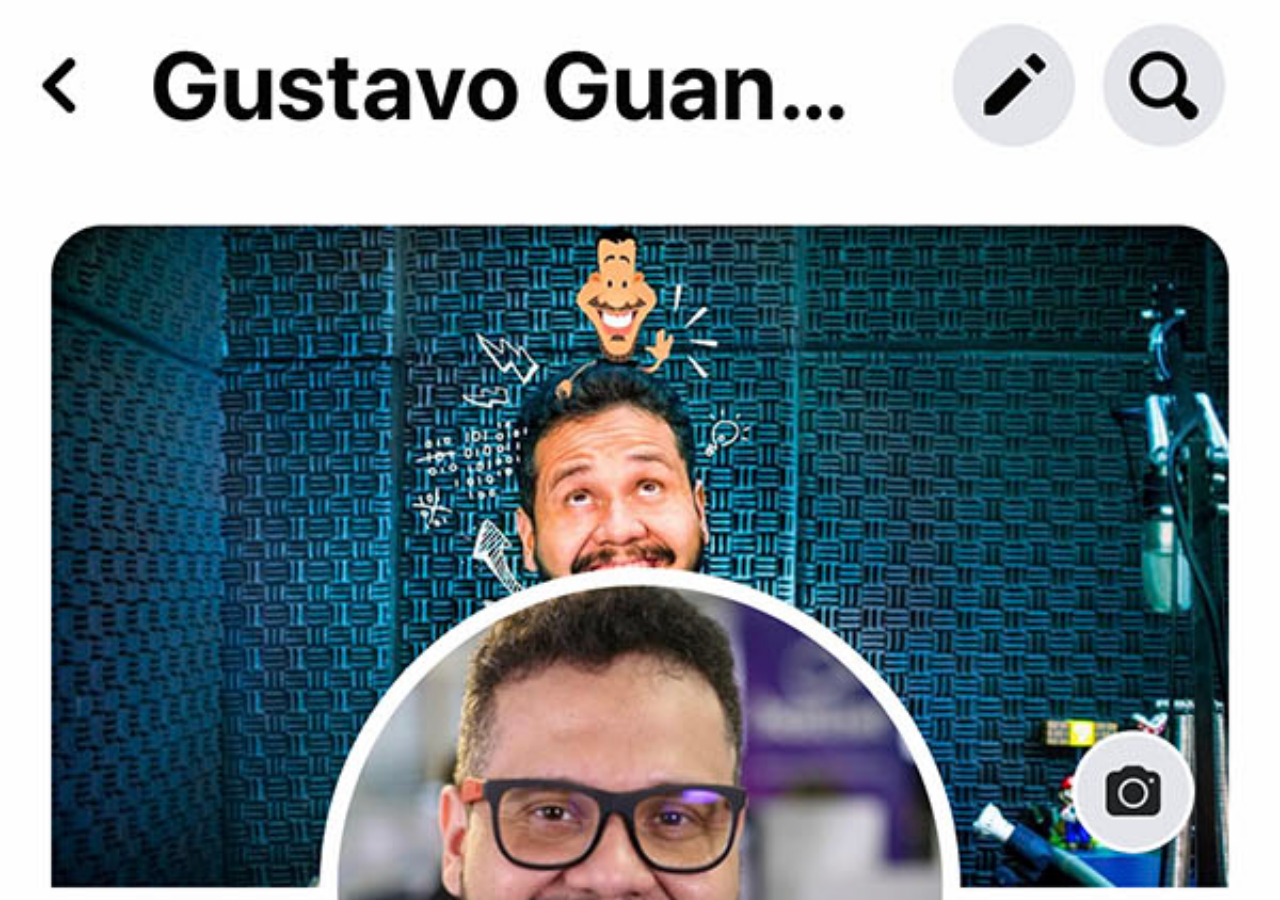
==== facebook.html @ d1369674 "projeto social" ====
<!DOCTYPE html>
<html lang="en">
<head>
    <meta charset="UTF-8">
    <meta http-equiv="X-UA-Compatible" content="IE=edge">
    <meta name="viewport" content="width=device-width, initial-scale=1.0">
    <title>home</title>
    <style>
        * {
            padding: 0;
            margin: 0;
        }
        body {
            width: 100vw;
            height: 100vh;
            background: black url(imagens/tela-facebook.jpg) no-repeat top center / cover;
        }
    </style>
</head>
<body>
    
</body>
</html>
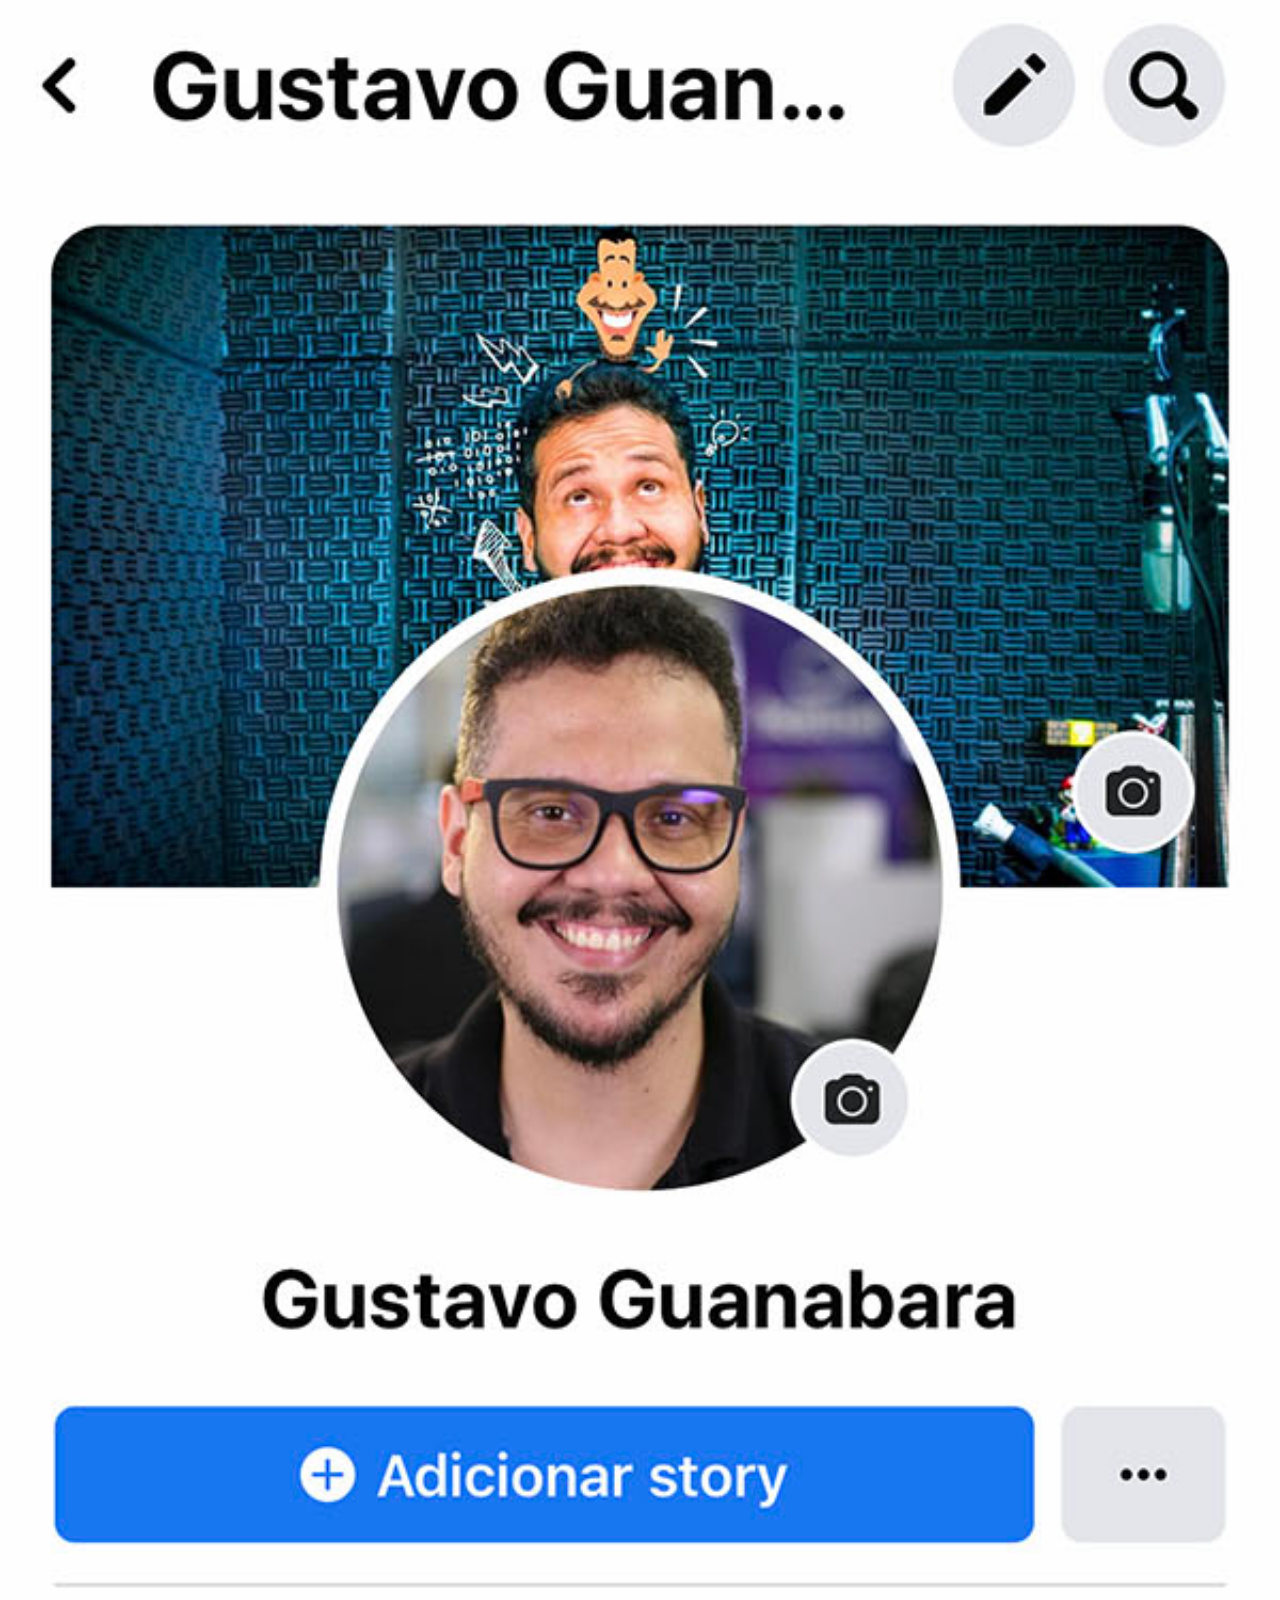
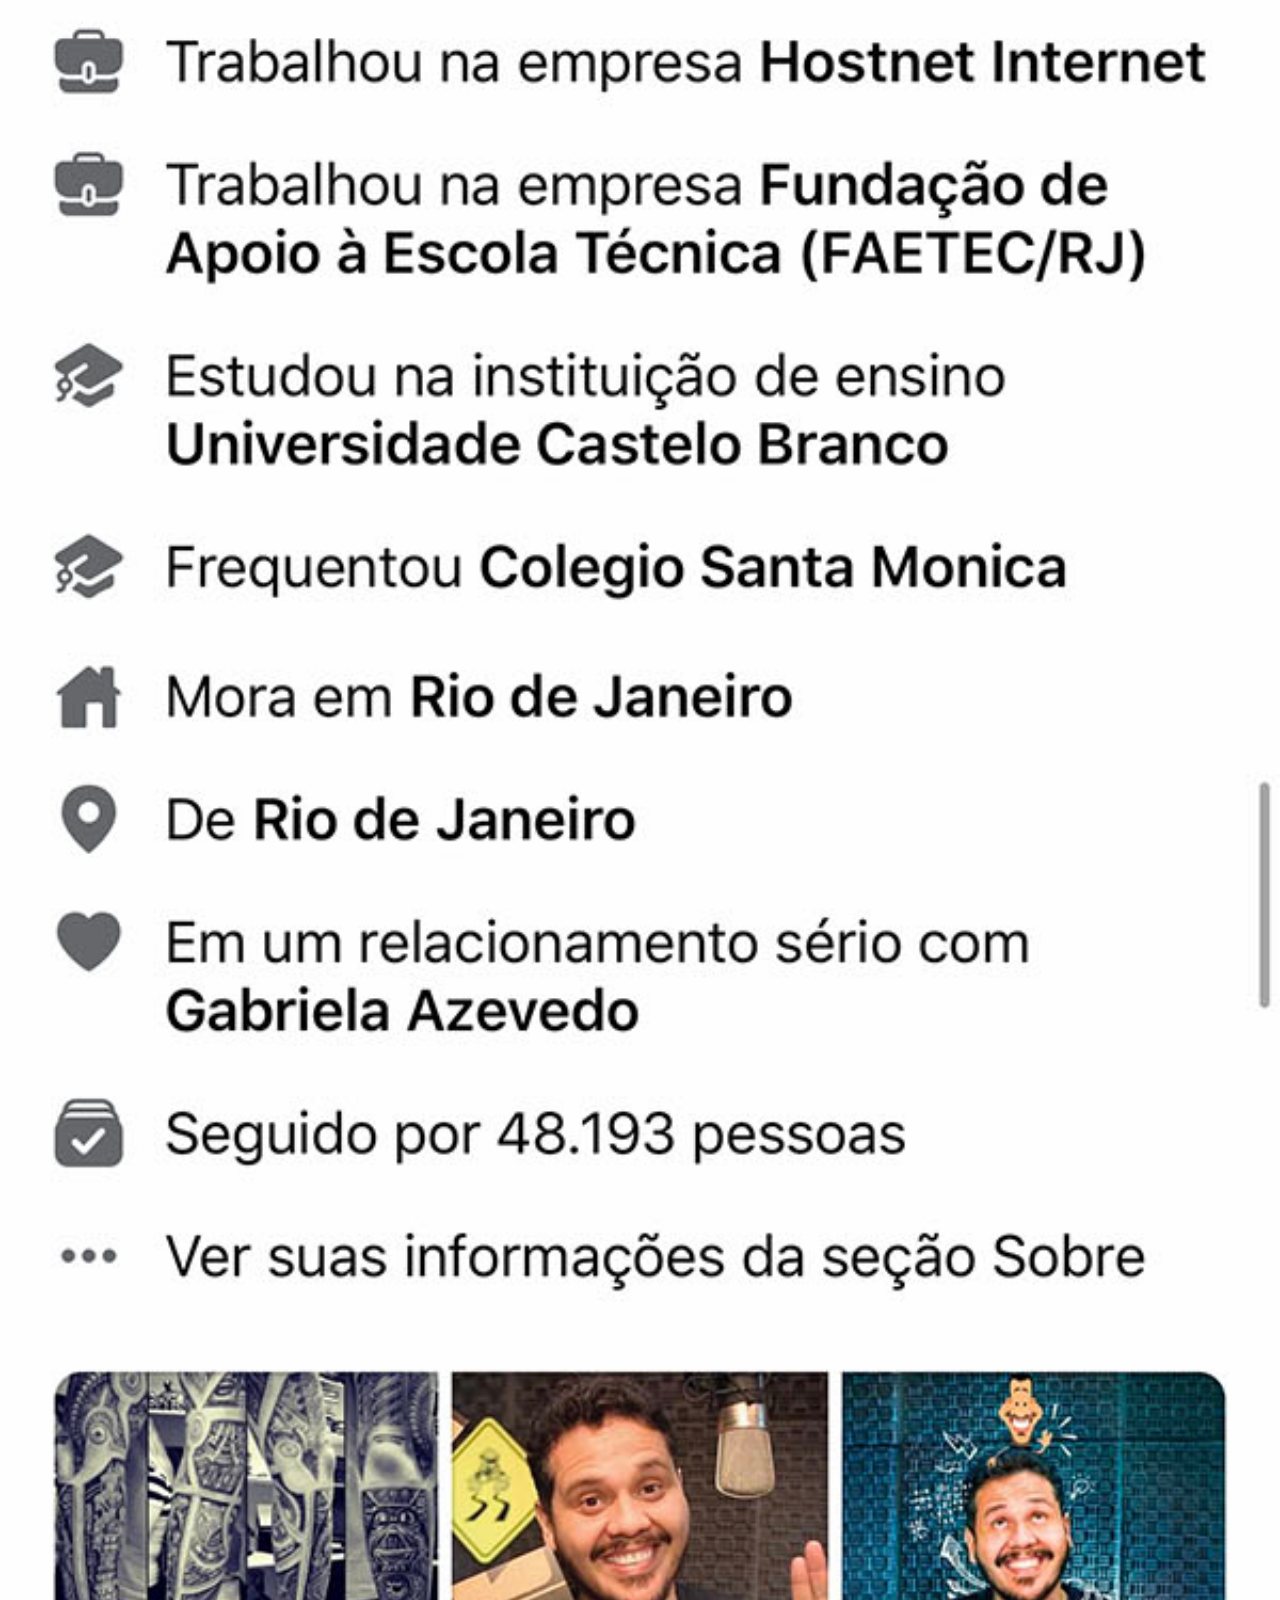
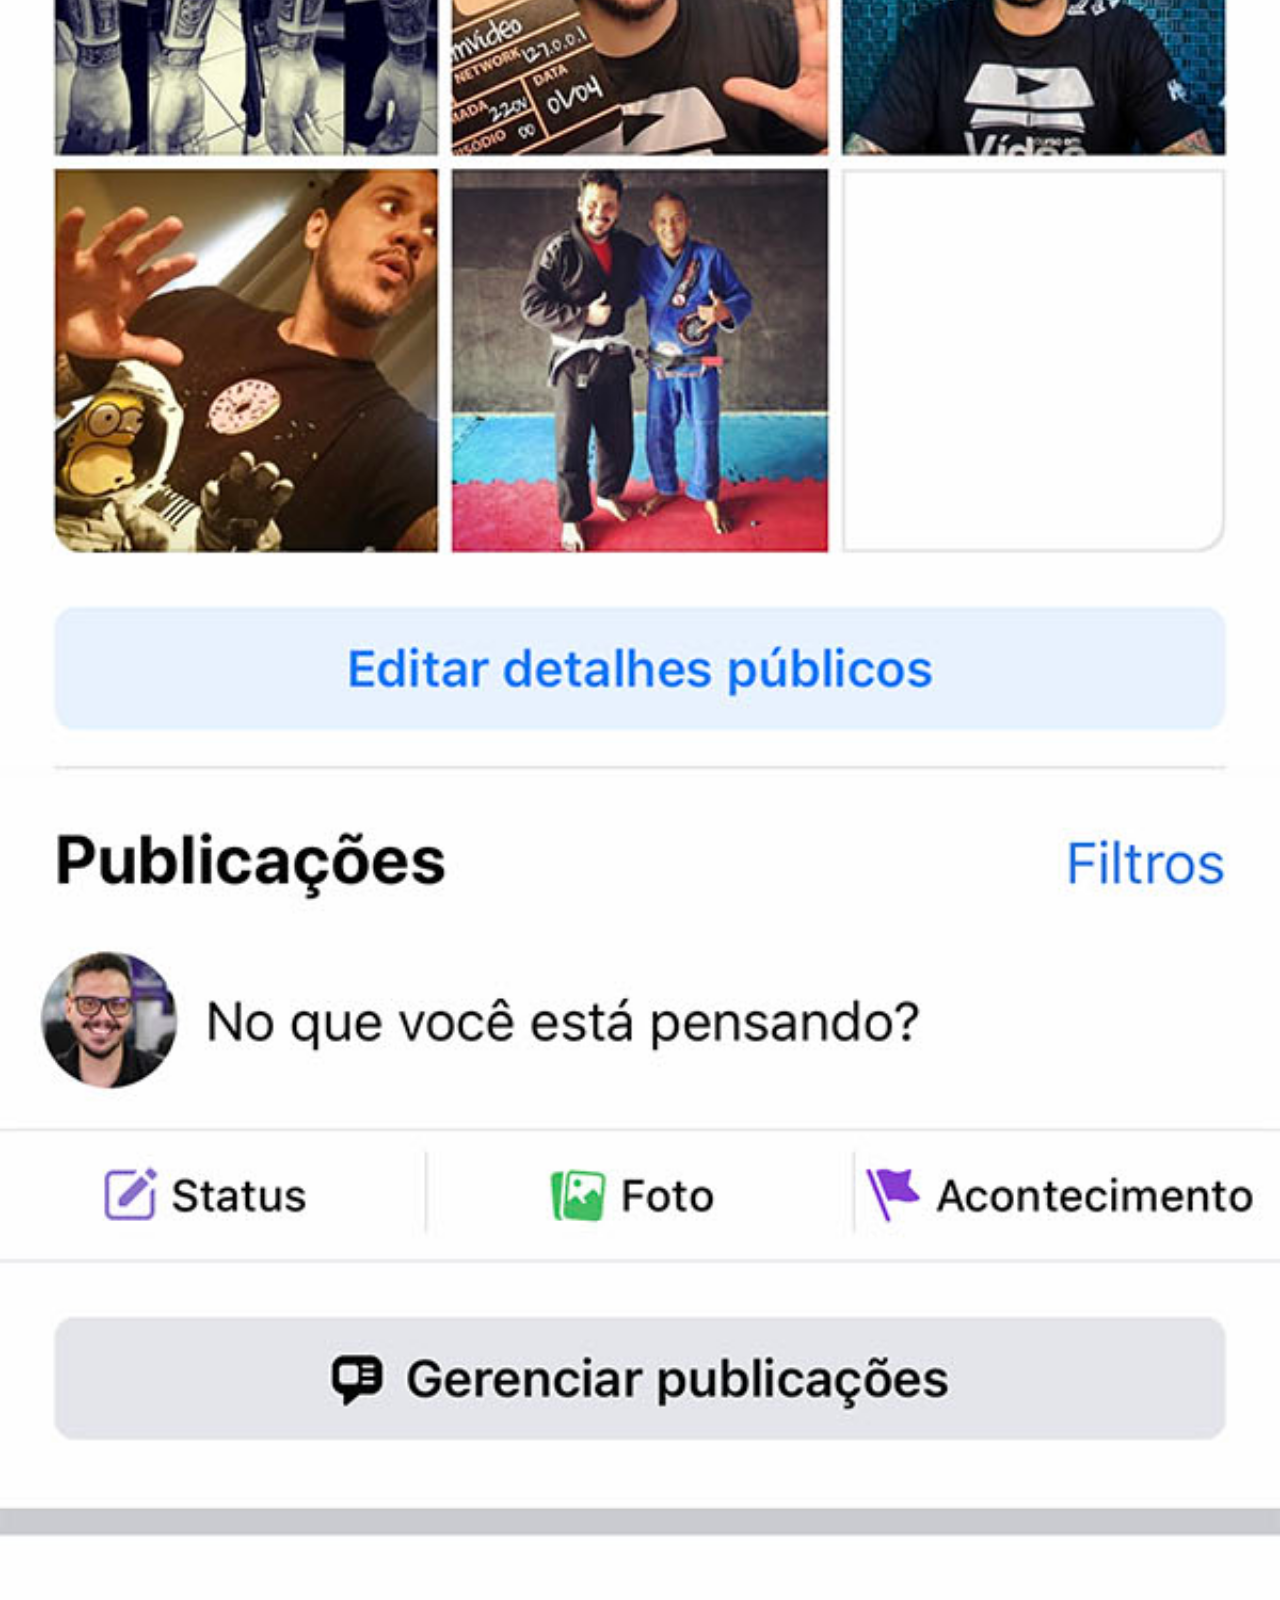
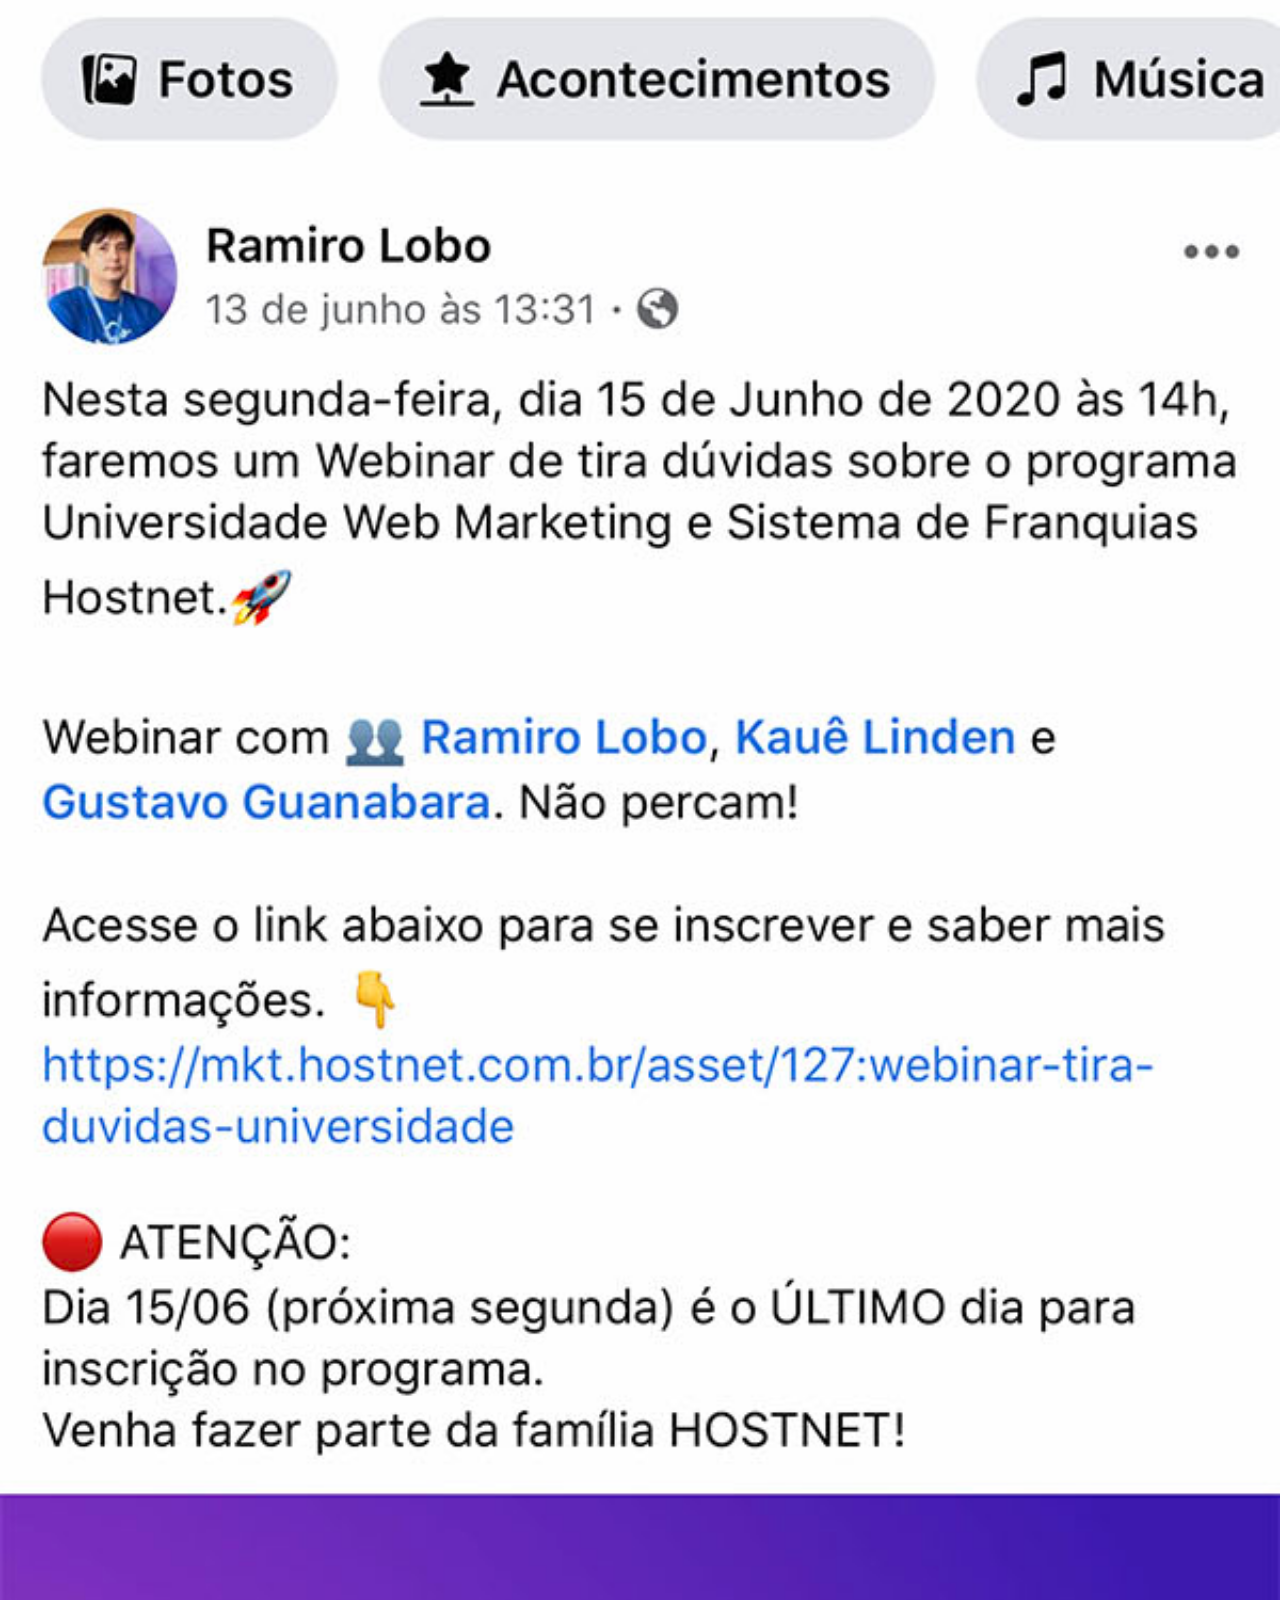
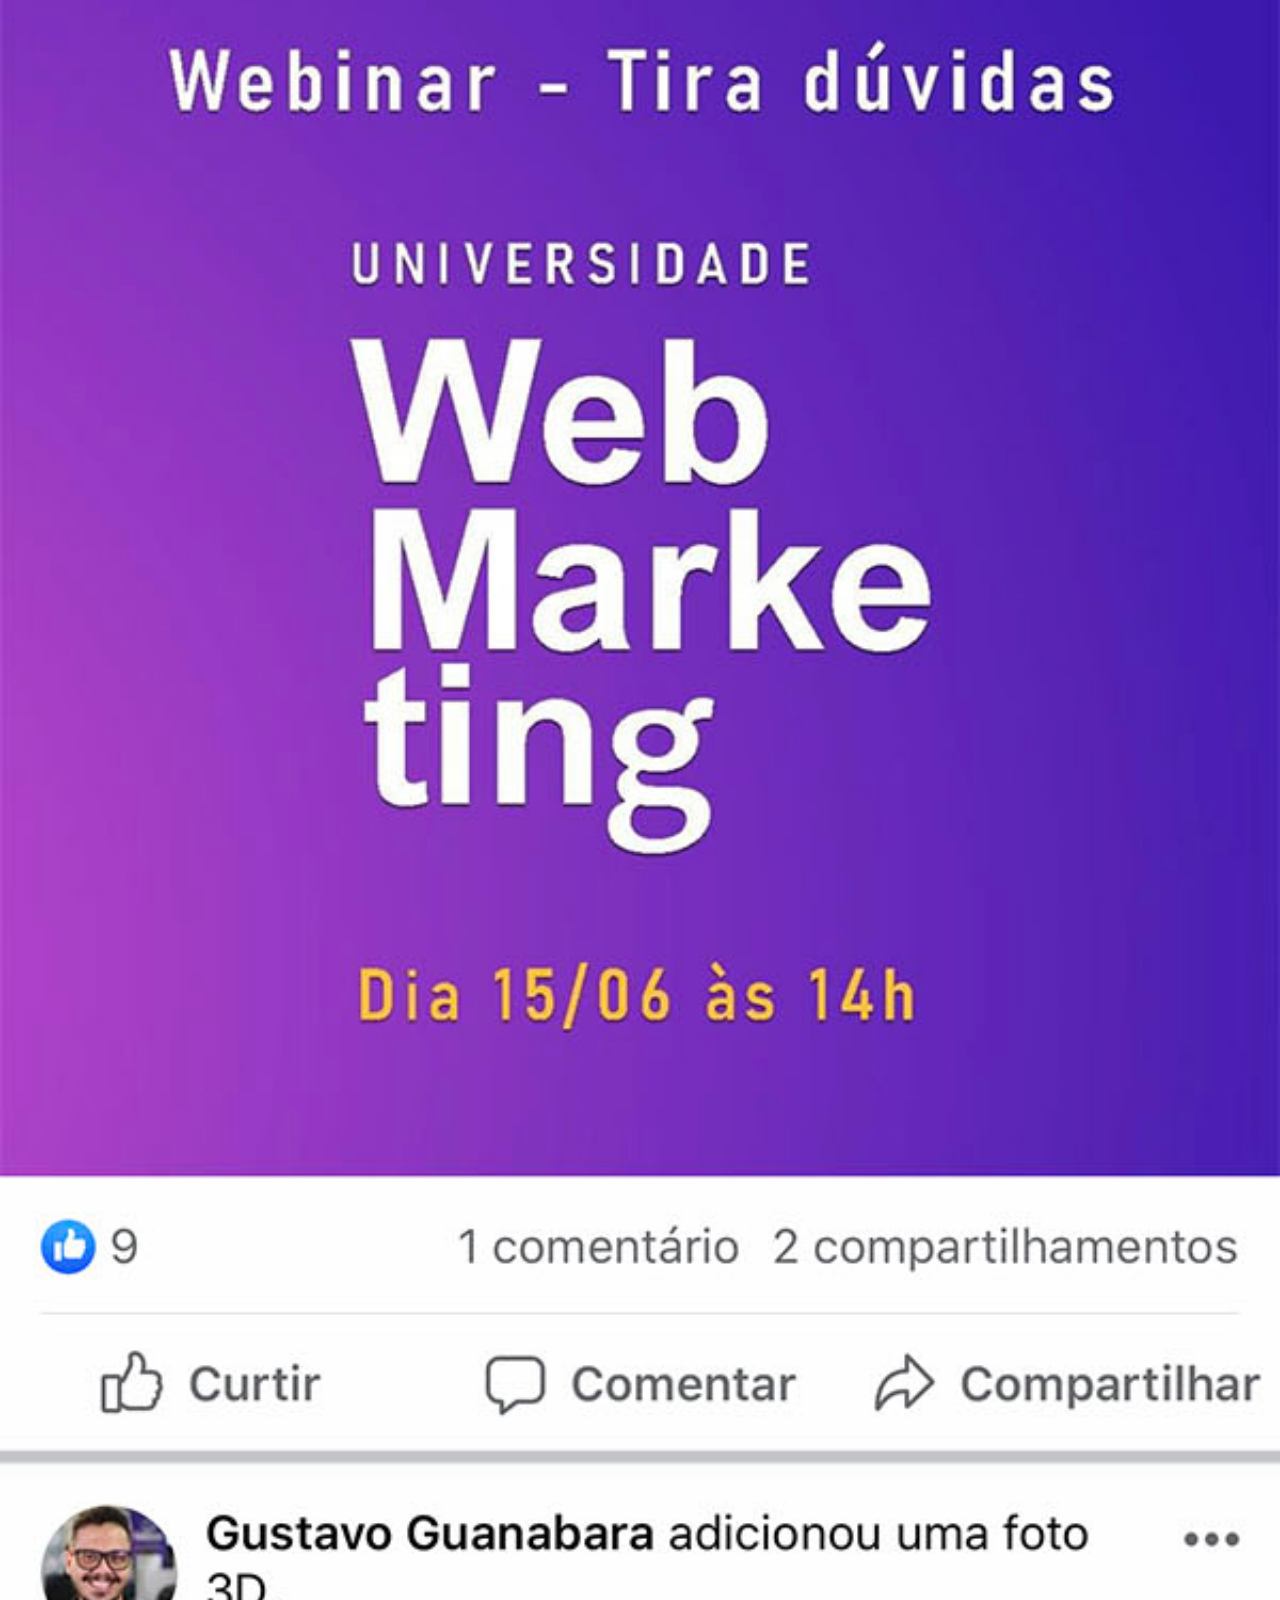
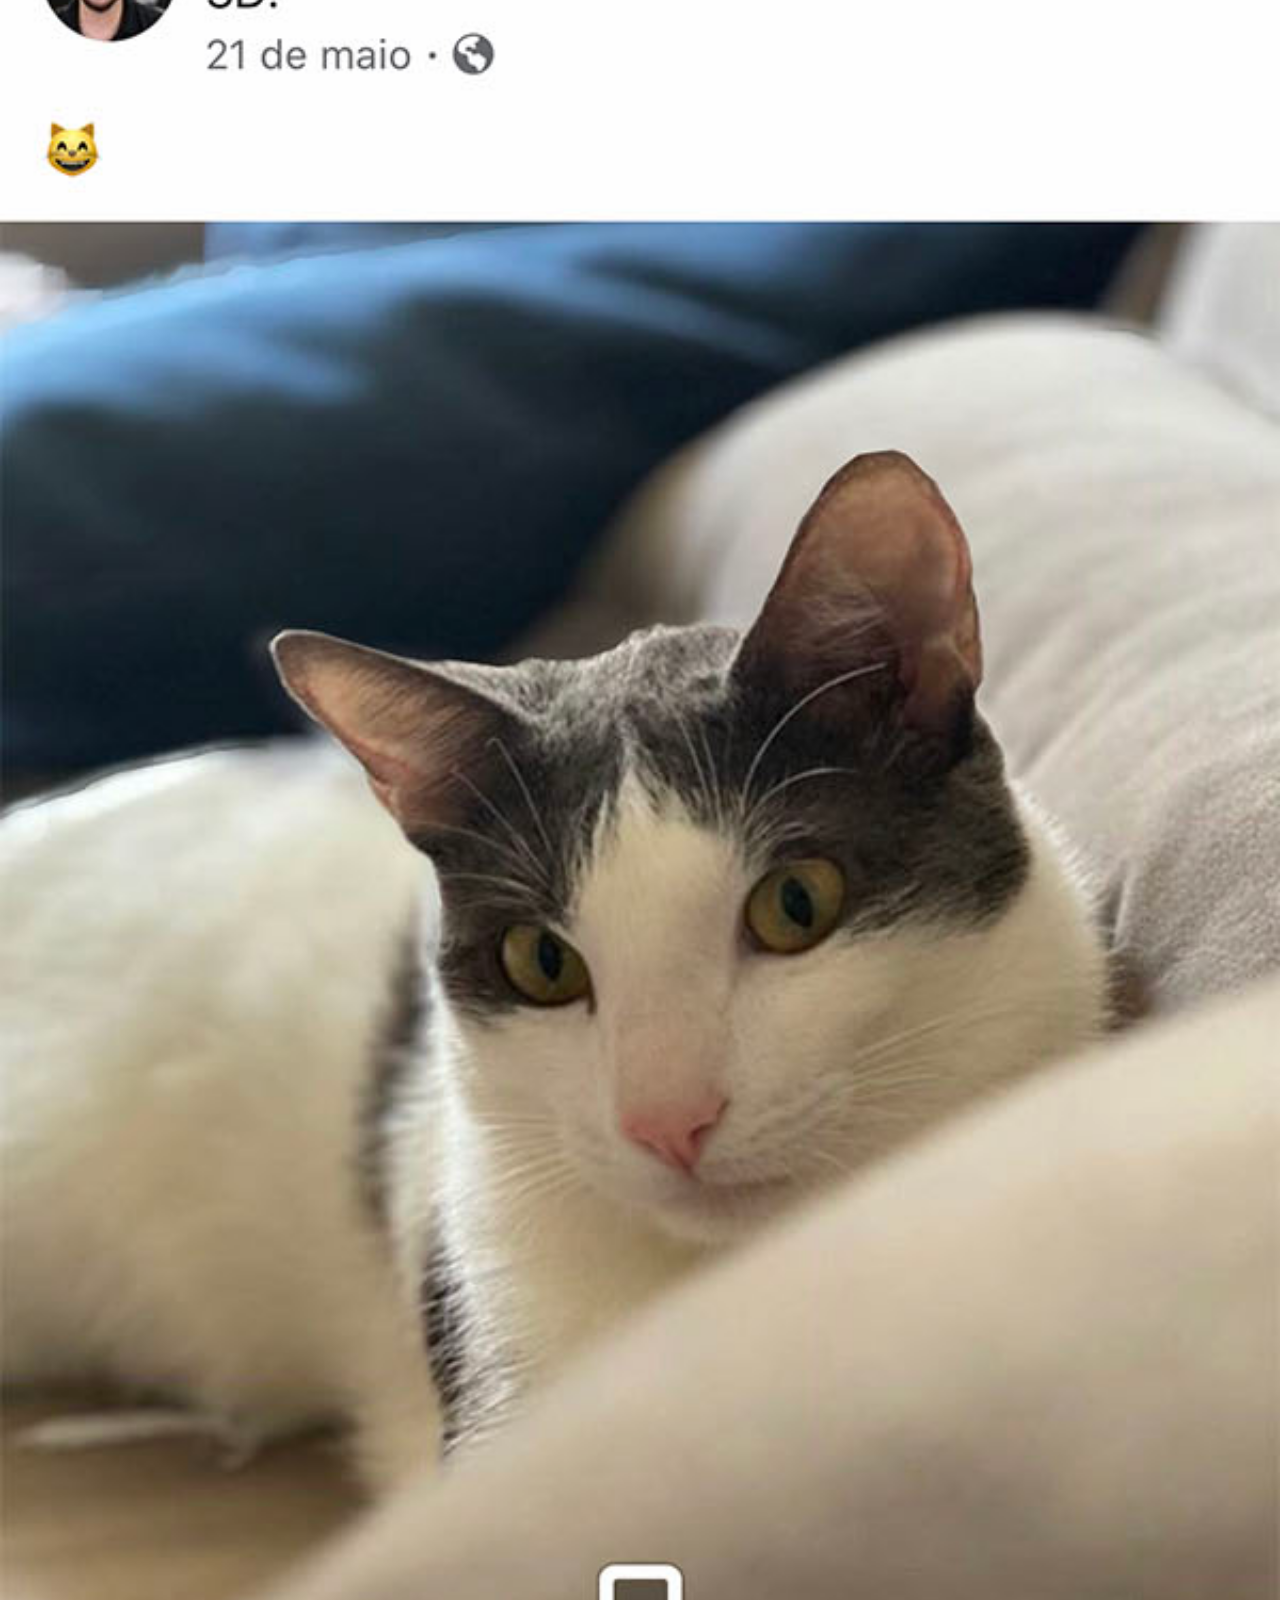
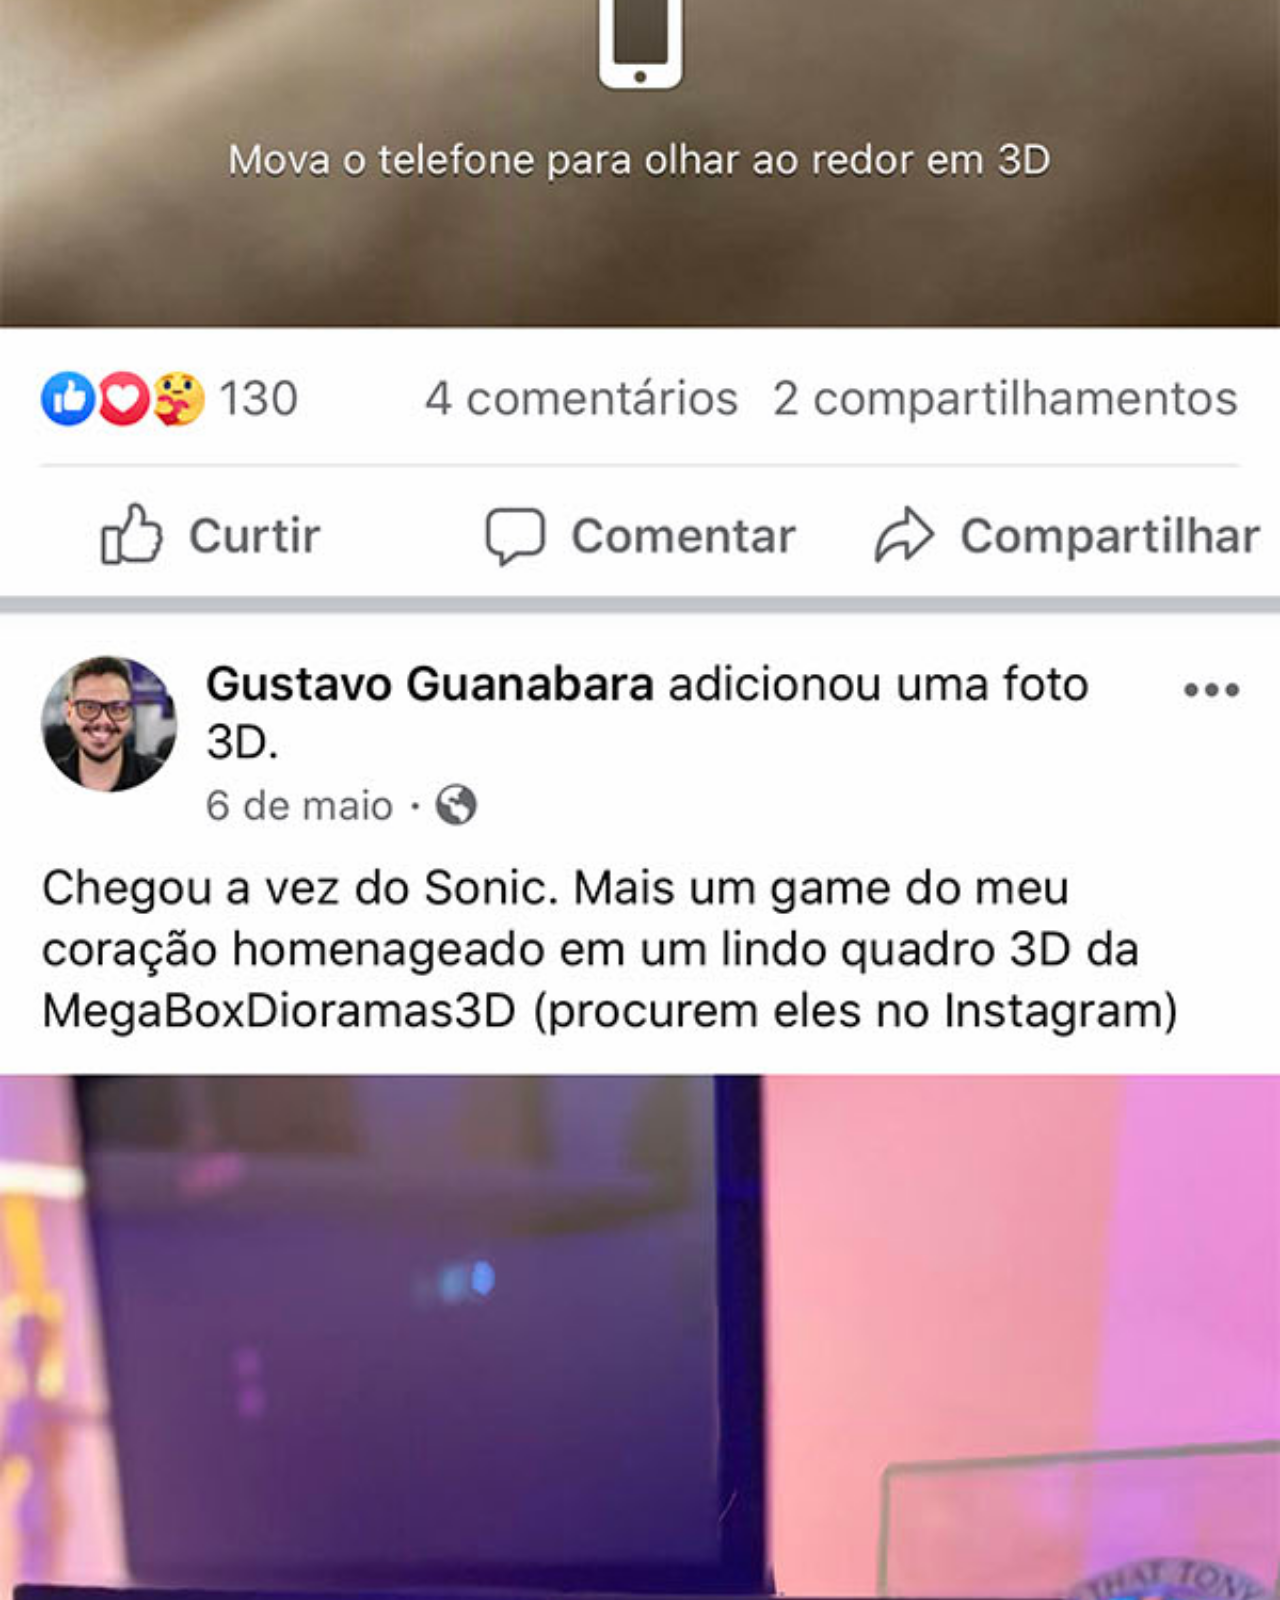
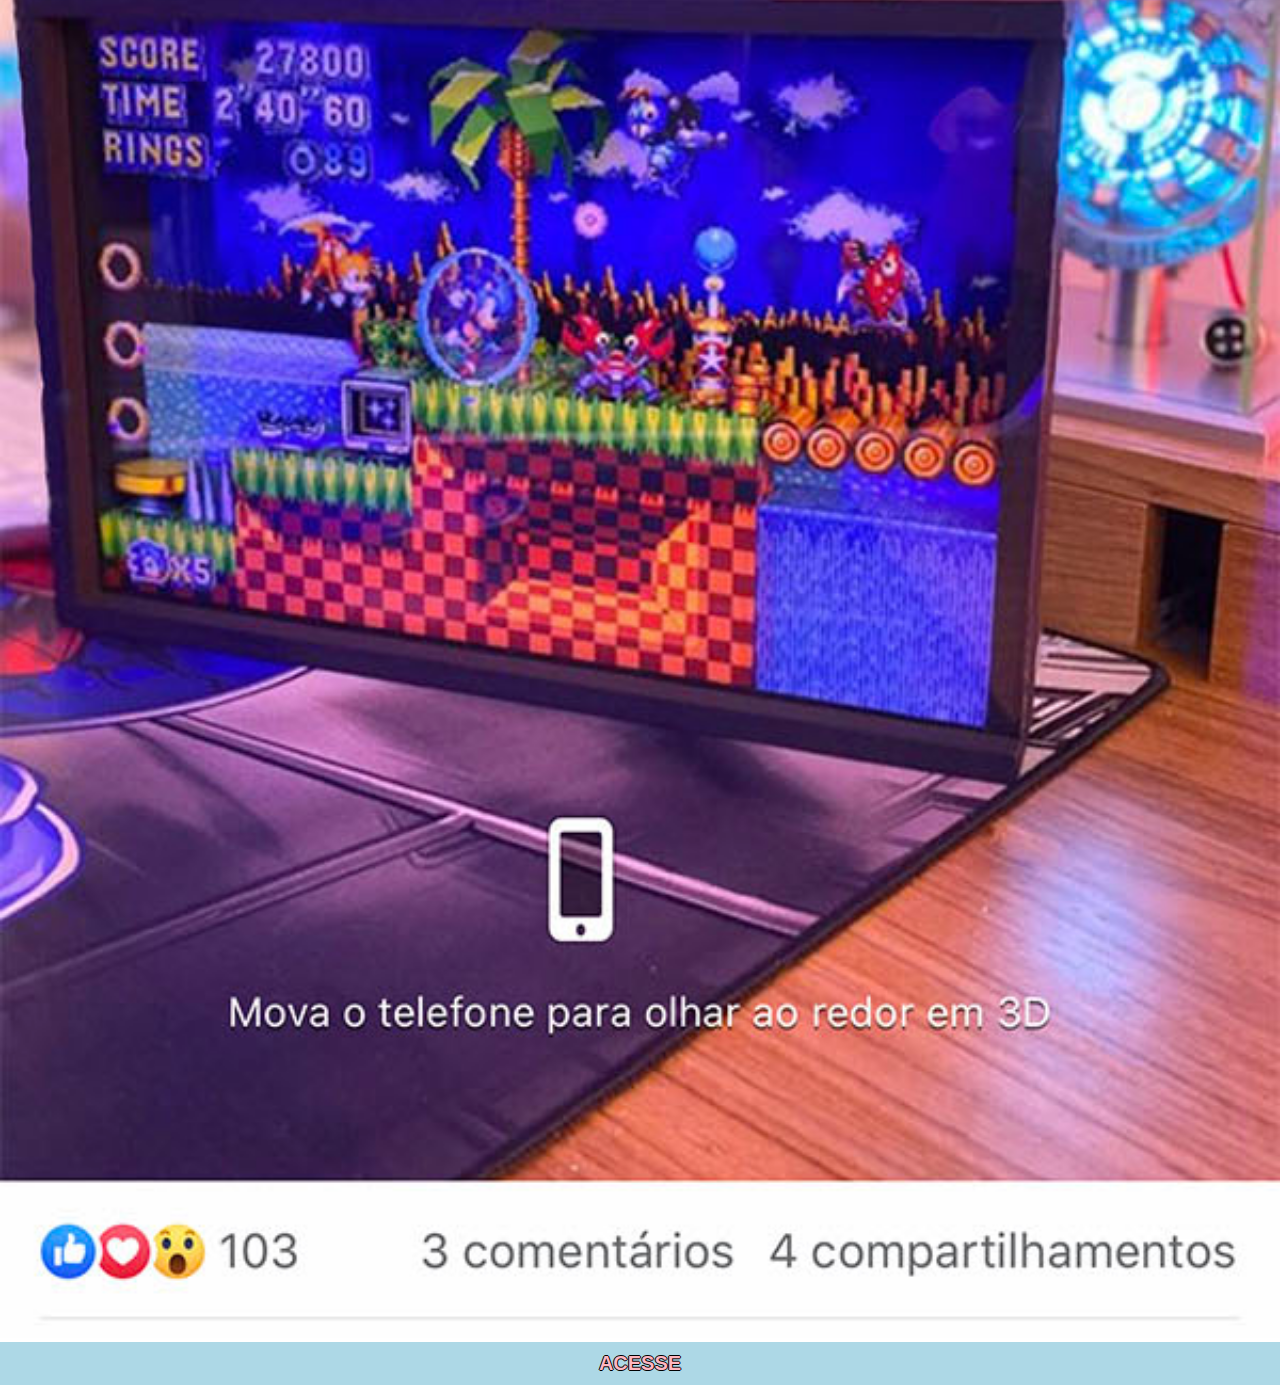
==== commit b5b72287: "projeto social" ====
--- a/facebook.html
+++ b/facebook.html
@@ -5,19 +5,10 @@
     <meta http-equiv="X-UA-Compatible" content="IE=edge">
     <meta name="viewport" content="width=device-width, initial-scale=1.0">
     <title>home</title>
-    <style>
-        * {
-            padding: 0;
-            margin: 0;
-        }
-        body {
-            width: 100vw;
-            height: 100vh;
-            background: black url(imagens/tela-facebook.jpg) no-repeat top center / cover;
-        }
-    </style>
+    <link rel="stylesheet" href="estilos/social.css">
 </head>
 <body>
-    
+    <img src="imagens/tela-facebook.jpg" alt="youtube">
+    <a class="acesse" target="_blank" href="https://facebook.com/cursosemvideo">Acesse</a>
 </body>
 </html>--- a/estilos/social.css
+++ b/estilos/social.css
@@ -0,0 +1,30 @@
+@charset "UTF-8";
+
+* {
+    padding: 0;
+    margin: 0;
+    font-family: Arial, Helvetica, sans-serif;
+}
+
+::-webkit-scrollbar {
+    width: 0px;
+    height: 0px;
+}
+
+img {
+    width: 100vw;
+}
+
+
+.acesse {
+    display: block;
+    padding: 10px;
+    background-color: lightblue;
+    text-align: center;
+    color: lightpink;
+    font-size: 20px;
+    font-weight: bold;
+    text-transform: uppercase;
+    text-decoration: none;
+    text-shadow: 1px 0px black, -1px 0px black, 0px 1px black, 0px -1px black;
+}